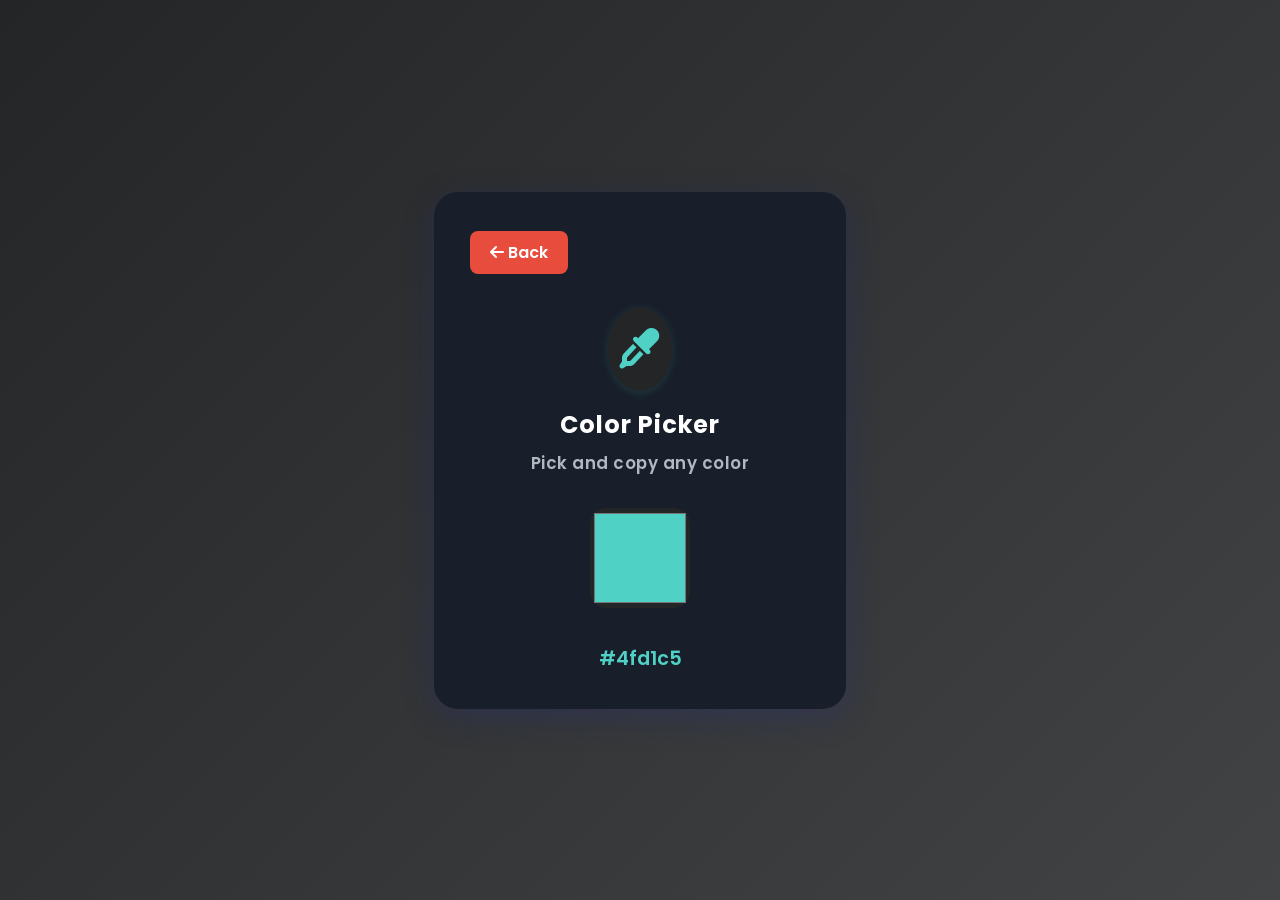
==== color-picker.html @ ba1321dd "Add password generator, color picker, and unit converter Added three new tools: password-generator.h" ====
<!DOCTYPE html>
<html lang="en">
<head>
  <meta charset="UTF-8">
  <meta name="viewport" content="width=device-width, initial-scale=1.0">
  <title>WebLiv | Color Picker</title>
  <link rel="stylesheet" href="https://cdnjs.cloudflare.com/ajax/libs/font-awesome/6.5.0/css/all.min.css">
  <link href="https://fonts.googleapis.com/css2?family=Poppins:wght@600;700&display=swap" rel="stylesheet">
  <style>
    body { margin: 0; padding: 0; background: linear-gradient(135deg, #232526 0%, #414345 100%); min-height: 100vh; font-family: 'Poppins', sans-serif; display: flex; justify-content: center; align-items: center; }
    .container { background: #181f2a; border-radius: 24px; box-shadow: 0 8px 32px 0 rgba(31, 38, 135, 0.25); padding: 48px 36px 36px 36px; display: flex; flex-direction: column; align-items: center; min-width: 340px; max-width: 95vw; gap: 32px; }
    .logo { display: flex; flex-direction: column; align-items: center; gap: 8px; }
    .logo-icon { font-size: 40px; color: #4fd1c5; background: #232526; border-radius: 50%; padding: 12px; box-shadow: 0 2px 8px rgba(79, 209, 197, 0.15); }
    .title { font-size: 1.5rem; font-weight: 700; color: #fff; letter-spacing: 1px; margin-top: 8px; margin-bottom: 0; }
    .subtitle { font-size: 1.05rem; color: #b0b8c1; margin-bottom: 0; margin-top: 0; font-weight: 600; letter-spacing: 0.5px; }
    .back-button { align-self: flex-start; margin-bottom: 10px; }
    .back-button a { text-decoration: none; background: #e74c3c; color: #fff; padding: 10px 20px; border-radius: 8px; font-size: 1rem; font-weight: 600; transition: background 0.3s; }
    .back-button a:hover { background: #c0392b; }
    .picker-section { width: 100%; display: flex; flex-direction: column; gap: 18px; align-items: center; }
    .color-input { width: 100px; height: 100px; border: none; border-radius: 16px; background: #232526; margin-bottom: 10px; cursor: pointer; }
    .color-value { color: #4fd1c5; font-size: 1.2rem; font-weight: 600; margin-top: 8px; }
    @media (max-width: 500px) { .container { padding: 24px 8px 18px 8px; min-width: unset; } .title { font-size: 1.1rem; } }
  </style>
</head>
<body>
  <div class="container">
    <div class="back-button"><a href="index.html"><i class="fas fa-arrow-left"></i> Back</a></div>
    <div class="logo">
      <span class="logo-icon"><i class="fas fa-eye-dropper"></i></span>
      <h1 class="title">Color Picker</h1>
      <p class="subtitle">Pick and copy any color</p>
    </div>
    <div class="picker-section">
      <input type="color" id="colorInput" class="color-input" value="#4fd1c5">
      <div class="color-value" id="colorValue">#4fd1c5</div>
    </div>
  </div>
  <script>
    const colorInput = document.getElementById('colorInput');
    const colorValue = document.getElementById('colorValue');
    colorInput.addEventListener('input', function() {
      colorValue.textContent = colorInput.value;
      navigator.clipboard.writeText(colorInput.value);
      colorValue.textContent = colorInput.value + ' (copied!)';
      setTimeout(()=>{ colorValue.textContent = colorInput.value; }, 1200);
    });
  </script>
</body>
</html>
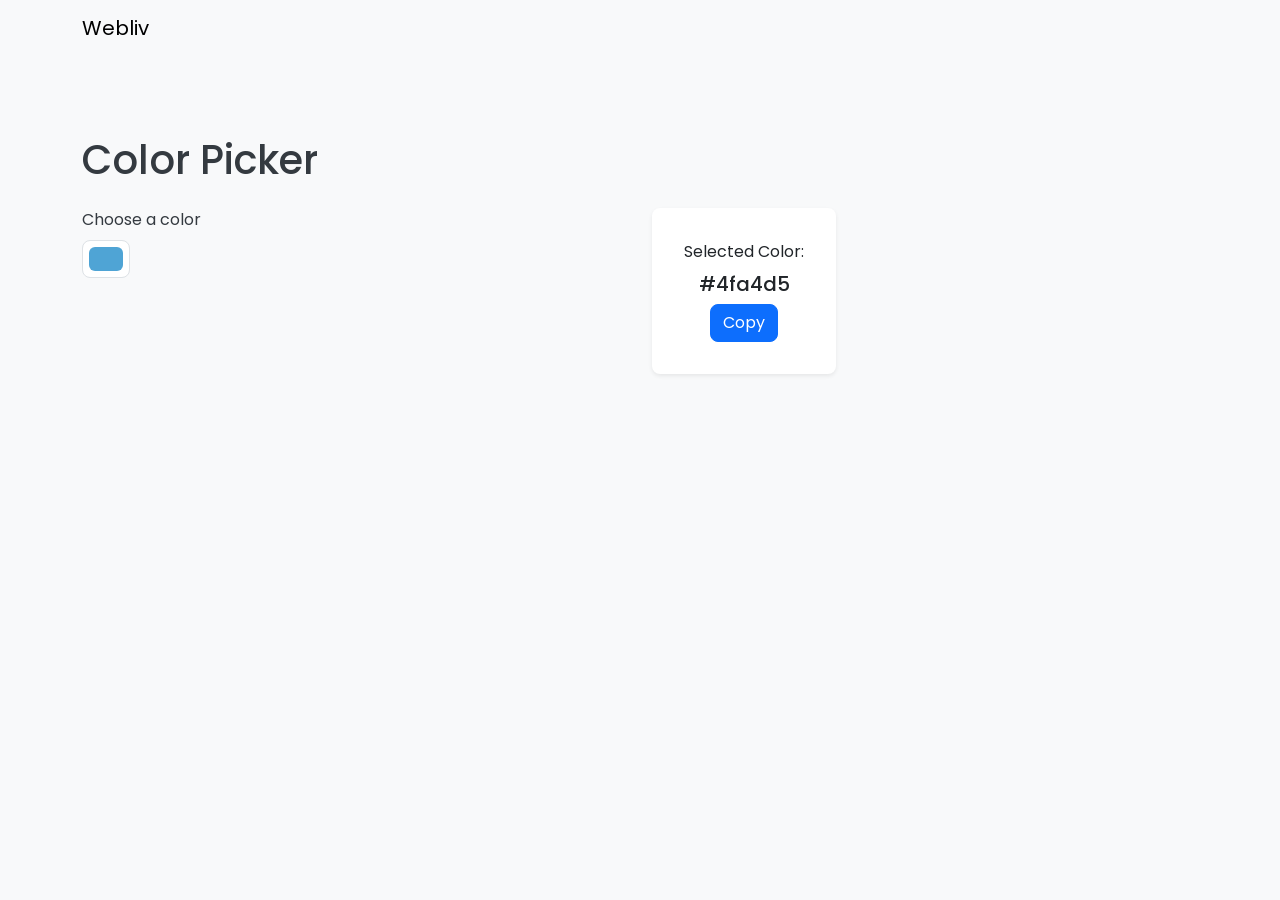
==== commit e8173688: "Modernize color picker page with Bootstrap and shared styling" ====
--- a/color-picker.html
+++ b/color-picker.html
@@ -2,48 +2,53 @@
 <html lang="en">
 <head>
   <meta charset="UTF-8">
-  <meta name="viewport" content="width=device-width, initial-scale=1.0">
-  <title>WebLiv | Color Picker</title>
-  <link rel="stylesheet" href="https://cdnjs.cloudflare.com/ajax/libs/font-awesome/6.5.0/css/all.min.css">
-  <link href="https://fonts.googleapis.com/css2?family=Poppins:wght@600;700&display=swap" rel="stylesheet">
-  <style>
-    body { margin: 0; padding: 0; background: linear-gradient(135deg, #232526 0%, #414345 100%); min-height: 100vh; font-family: 'Poppins', sans-serif; display: flex; justify-content: center; align-items: center; }
-    .container { background: #181f2a; border-radius: 24px; box-shadow: 0 8px 32px 0 rgba(31, 38, 135, 0.25); padding: 48px 36px 36px 36px; display: flex; flex-direction: column; align-items: center; min-width: 340px; max-width: 95vw; gap: 32px; }
-    .logo { display: flex; flex-direction: column; align-items: center; gap: 8px; }
-    .logo-icon { font-size: 40px; color: #4fd1c5; background: #232526; border-radius: 50%; padding: 12px; box-shadow: 0 2px 8px rgba(79, 209, 197, 0.15); }
-    .title { font-size: 1.5rem; font-weight: 700; color: #fff; letter-spacing: 1px; margin-top: 8px; margin-bottom: 0; }
-    .subtitle { font-size: 1.05rem; color: #b0b8c1; margin-bottom: 0; margin-top: 0; font-weight: 600; letter-spacing: 0.5px; }
-    .back-button { align-self: flex-start; margin-bottom: 10px; }
-    .back-button a { text-decoration: none; background: #e74c3c; color: #fff; padding: 10px 20px; border-radius: 8px; font-size: 1rem; font-weight: 600; transition: background 0.3s; }
-    .back-button a:hover { background: #c0392b; }
-    .picker-section { width: 100%; display: flex; flex-direction: column; gap: 18px; align-items: center; }
-    .color-input { width: 100px; height: 100px; border: none; border-radius: 16px; background: #232526; margin-bottom: 10px; cursor: pointer; }
-    .color-value { color: #4fd1c5; font-size: 1.2rem; font-weight: 600; margin-top: 8px; }
-    @media (max-width: 500px) { .container { padding: 24px 8px 18px 8px; min-width: unset; } .title { font-size: 1.1rem; } }
-  </style>
+  <title>Color Picker - Webliv</title>
+  <meta name="viewport" content="width=device-width, initial-scale=1">
+  <link href="https://cdn.jsdelivr.net/npm/bootstrap@5.3.1/dist/css/bootstrap.min.css" rel="stylesheet">
+  <link rel="stylesheet" href="style.css">
 </head>
 <body>
-  <div class="container">
-    <div class="back-button"><a href="index.html"><i class="fas fa-arrow-left"></i> Back</a></div>
-    <div class="logo">
-      <span class="logo-icon"><i class="fas fa-eye-dropper"></i></span>
-      <h1 class="title">Color Picker</h1>
-      <p class="subtitle">Pick and copy any color</p>
+  <nav class="navbar navbar-expand-lg navbar-light bg-light">
+    <div class="container">
+      <a class="navbar-brand" href="index.html">Webliv</a>
     </div>
-    <div class="picker-section">
-      <input type="color" id="colorInput" class="color-input" value="#4fd1c5">
-      <div class="color-value" id="colorValue">#4fd1c5</div>
+  </nav>
+
+  <main class="container py-5">
+    <h1 class="mb-4">Color Picker</h1>
+    <div class="row">
+      <div class="col-md-6">
+        <label for="colorInput" class="form-label">Choose a color</label>
+        <input type="color" class="form-control form-control-color" id="colorInput" value="#4fa4d5" title="Choose your color">
+      </div>
+      <div class="col-md-6 d-flex align-items-center">
+        <div class="card p-3 shadow-sm">
+          <div class="card-body text-center">
+            <p class="mb-2">Selected Color:</p>
+            <h5 class="card-title" id="colorValue">#4fa4d5</h5>
+            <button class="btn btn-primary" id="copyButton">Copy</button>
+          </div>
+        </div>
+      </div>
     </div>
-  </div>
+  </main>
+
   <script>
     const colorInput = document.getElementById('colorInput');
     const colorValue = document.getElementById('colorValue');
-    colorInput.addEventListener('input', function() {
-      colorValue.textContent = colorInput.value;
-      navigator.clipboard.writeText(colorInput.value);
-      colorValue.textContent = colorInput.value + ' (copied!)';
-      setTimeout(()=>{ colorValue.textContent = colorInput.value; }, 1200);
+    const copyButton = document.getElementById('copyButton');
+    function updateColor() {
+      const val = colorInput.value;
+      colorValue.textContent = val;
+    }
+    colorInput.addEventListener('input', updateColor);
+    copyButton.addEventListener('click', () => {
+      navigator.clipboard.writeText(colorValue.textContent);
+      copyButton.textContent = 'Copied!';
+      setTimeout(() => copyButton.textContent = 'Copy', 1000);
     });
+    updateColor();
   </script>
+  <script src="https://cdn.jsdelivr.net/npm/bootstrap@5.3.1/dist/js/bootstrap.bundle.min.js"></script>
 </body>
 </html>
--- a/style.css
+++ b/style.css
@@ -0,0 +1,33 @@
+@import url('https://fonts.googleapis.com/css2?family=Poppins:wght@400;600&display=swap');
+
+body {
+  font-family: 'Poppins', sans-serif;
+  background-color: #f8f9fa;
+  color: #343a40;
+  margin: 0;
+  padding: 0;
+}
+
+.navbar {
+  margin-bottom: 2rem;
+}
+
+.card {
+  border: none;
+  border-radius: 0.5rem;
+  box-shadow: 0 0.125rem 0.25rem rgba(0, 0, 0, 0.075);
+  transition: transform 0.2s ease-in-out, box-shadow 0.2s ease-in-out;
+}
+
+.card:hover {
+  transform: translateY(-5px);
+  box-shadow: 0 0.5rem 1rem rgba(0, 0, 0, 0.15);
+}
+
+.form-control, .form-select {
+  border-radius: 0.5rem;
+}
+
+.btn {
+  border-radius: 0.5rem;
+}
